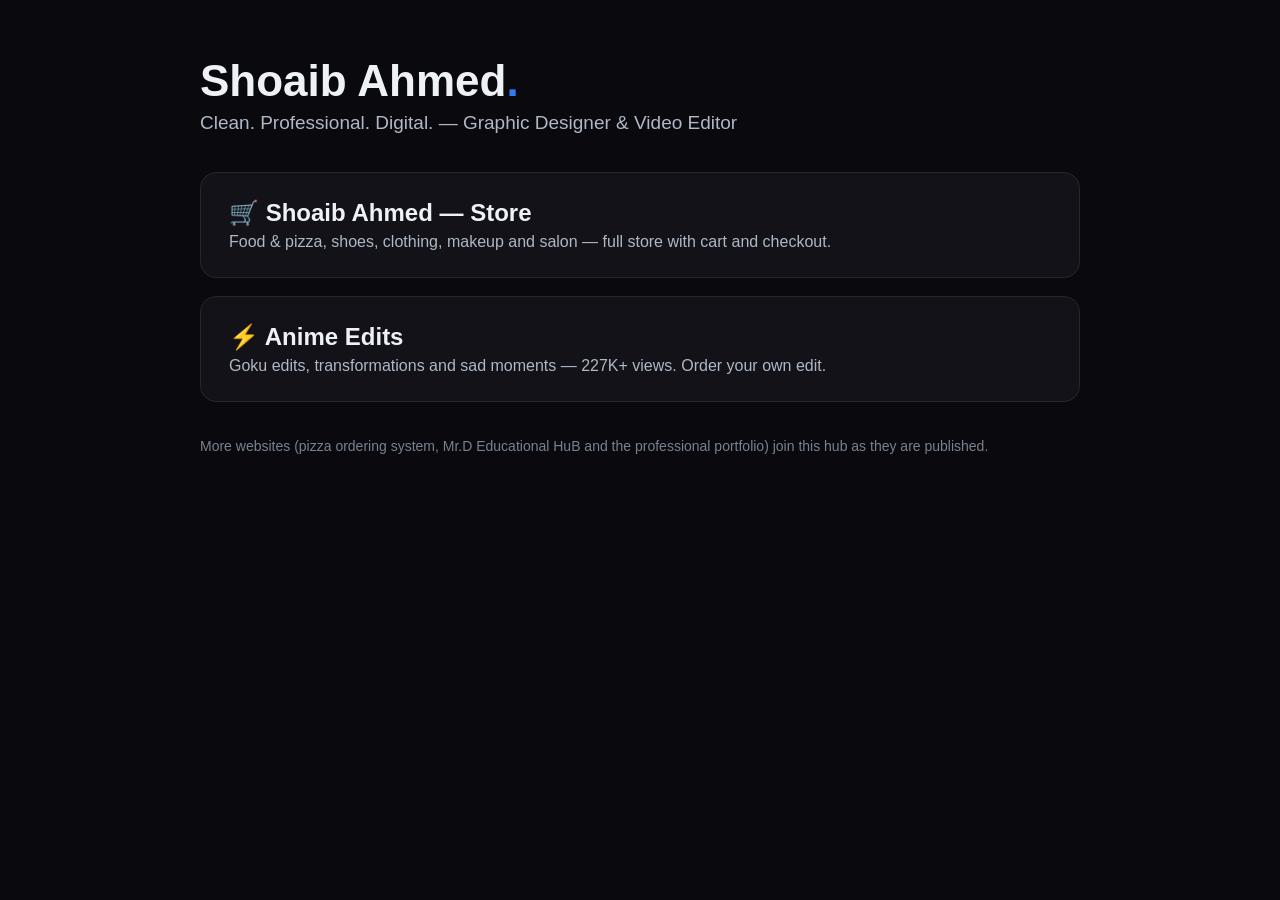
==== index.html @ 44392b47 "Websites hub: store + anime sites with Open Graph social previews" ====
<!DOCTYPE html>
<html lang="en"><head><meta charset="utf-8">
<meta name="viewport" content="width=device-width, initial-scale=1">
<title>Shoaib Ahmed — Websites & Designs</title>
<meta property="og:type" content="website">
<meta property="og:title" content="Shoaib Ahmed — Websites & Designs">
<meta property="og:description" content="Professional websites, logos, thumbnails & video edits by Shoaib Ahmed.">
<meta property="og:image" content="https://pyblitz.github.io/shoaib-websites/assets/og-hub.png">
<meta property="og:url" content="https://pyblitz.github.io/shoaib-websites/">
<meta name="twitter:card" content="summary_large_image">
<meta name="twitter:image" content="https://pyblitz.github.io/shoaib-websites/assets/og-hub.png">
<style>
body{margin:0;font-family:Arial,Helvetica,sans-serif;background:#0a0a0e;color:#eef1f5}
.wrap{max-width:880px;margin:0 auto;padding:56px 22px}
h1{font-size:44px;margin:0 0 6px} h1 span{color:#2f7cf6}
.tag{color:#aeb8c6;font-size:19px;margin-bottom:38px}
.card{display:block;background:#121218;border:1px solid #26262e;border-radius:16px;padding:26px 28px;margin-bottom:18px;text-decoration:none;color:#eef1f5}
.card:hover{border-color:#2f7cf6}
.card h2{margin:0 0 6px;font-size:24px} .card p{margin:0;color:#aeb8c6}
.foot{color:#78828f;margin-top:36px;font-size:14px}
</style></head><body><div class="wrap">
<h1>Shoaib Ahmed<span>.</span></h1>
<div class="tag">Clean. Professional. Digital. — Graphic Designer &amp; Video Editor</div>
<a class="card" href="store/"><h2>🛒 Shoaib Ahmed — Store</h2><p>Food &amp; pizza, shoes, clothing, makeup and salon — full store with cart and checkout.</p></a>
<a class="card" href="anime/"><h2>⚡ Anime Edits</h2><p>Goku edits, transformations and sad moments — 227K+ views. Order your own edit.</p></a>
<div class="foot">More websites (pizza ordering system, Mr.D Educational HuB and the professional portfolio) join this hub as they are published.</div>
</div></body></html>
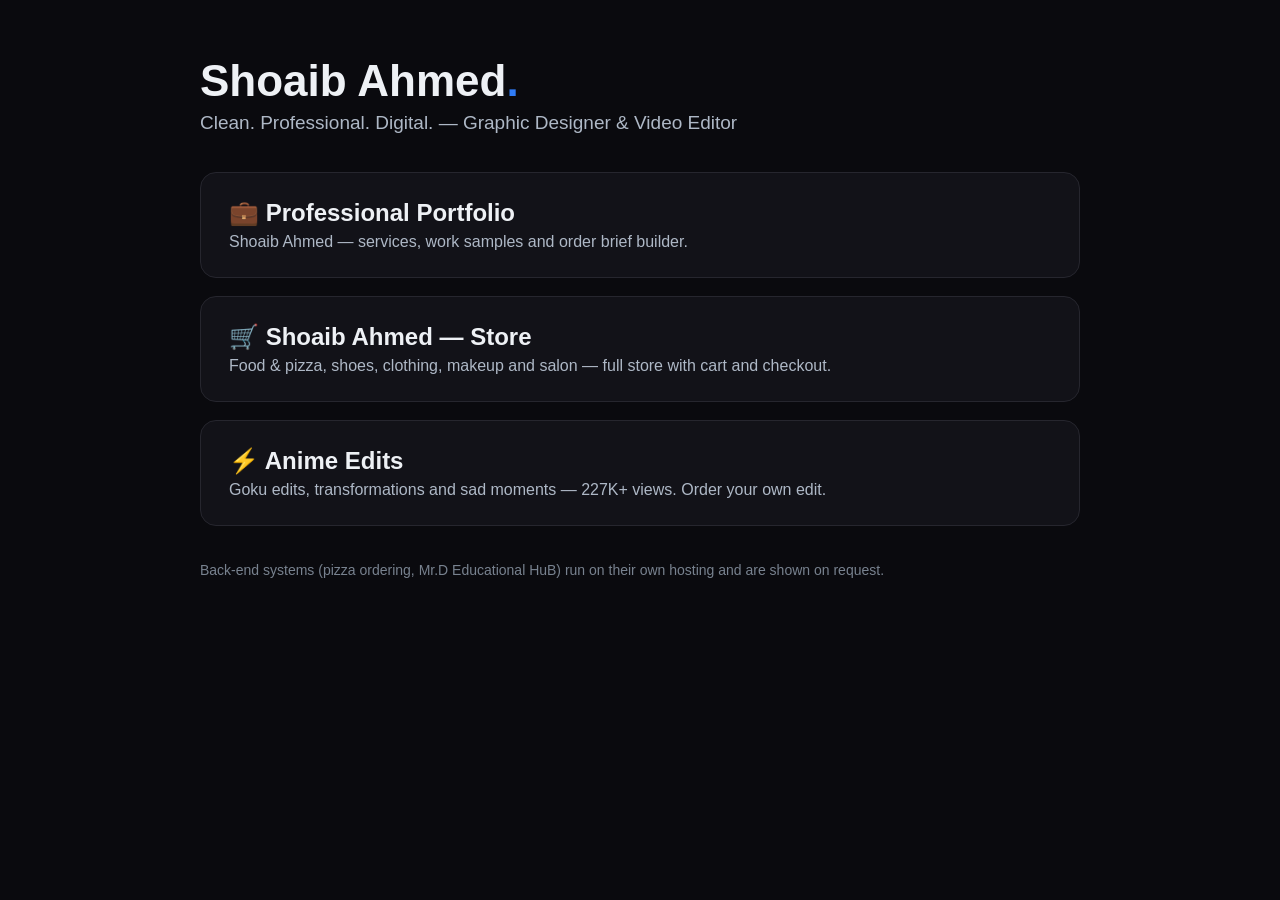
==== commit e92af2ad: "Add professional portfolio with OG preview; hub updated" ====
--- a/index.html
+++ b/index.html
@@ -21,7 +21,8 @@
 </style></head><body><div class="wrap">
 <h1>Shoaib Ahmed<span>.</span></h1>
 <div class="tag">Clean. Professional. Digital. — Graphic Designer &amp; Video Editor</div>
+<a class="card" href="portfolio/"><h2>💼 Professional Portfolio</h2><p>Shoaib Ahmed — services, work samples and order brief builder.</p></a>
 <a class="card" href="store/"><h2>🛒 Shoaib Ahmed — Store</h2><p>Food &amp; pizza, shoes, clothing, makeup and salon — full store with cart and checkout.</p></a>
 <a class="card" href="anime/"><h2>⚡ Anime Edits</h2><p>Goku edits, transformations and sad moments — 227K+ views. Order your own edit.</p></a>
-<div class="foot">More websites (pizza ordering system, Mr.D Educational HuB and the professional portfolio) join this hub as they are published.</div>
+<div class="foot">Back-end systems (pizza ordering, Mr.D Educational HuB) run on their own hosting and are shown on request.</div>
 </div></body></html>
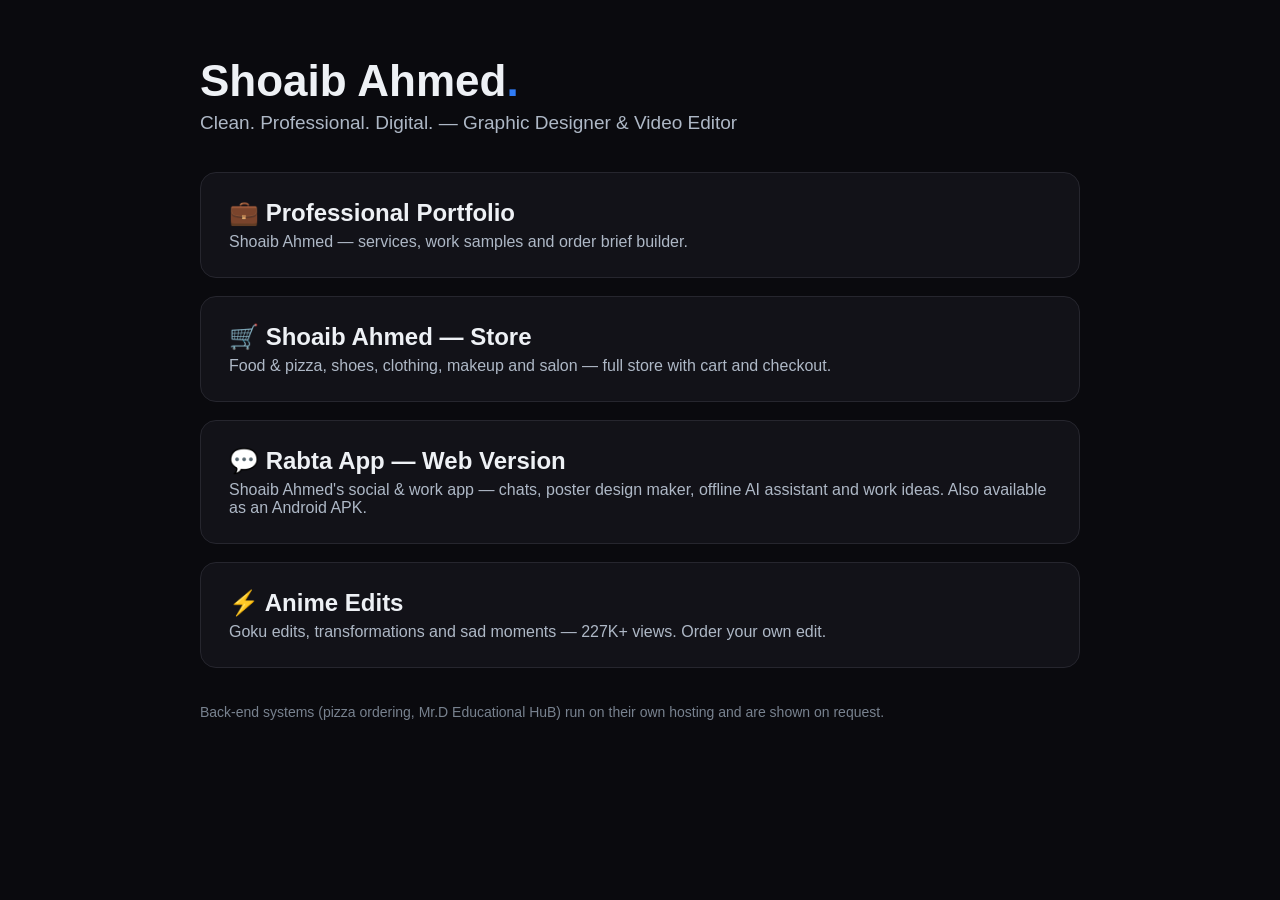
==== commit 5881200b: "Add Rabta app web version with OG preview; hub card added" ====
--- a/index.html
+++ b/index.html
@@ -23,6 +23,7 @@
 <div class="tag">Clean. Professional. Digital. — Graphic Designer &amp; Video Editor</div>
 <a class="card" href="portfolio/"><h2>💼 Professional Portfolio</h2><p>Shoaib Ahmed — services, work samples and order brief builder.</p></a>
 <a class="card" href="store/"><h2>🛒 Shoaib Ahmed — Store</h2><p>Food &amp; pizza, shoes, clothing, makeup and salon — full store with cart and checkout.</p></a>
+<a class="card" href="rabta/"><h2>💬 Rabta App — Web Version</h2><p>Shoaib Ahmed's social &amp; work app — chats, poster design maker, offline AI assistant and work ideas. Also available as an Android APK.</p></a>
 <a class="card" href="anime/"><h2>⚡ Anime Edits</h2><p>Goku edits, transformations and sad moments — 227K+ views. Order your own edit.</p></a>
 <div class="foot">Back-end systems (pizza ordering, Mr.D Educational HuB) run on their own hosting and are shown on request.</div>
 </div></body></html>
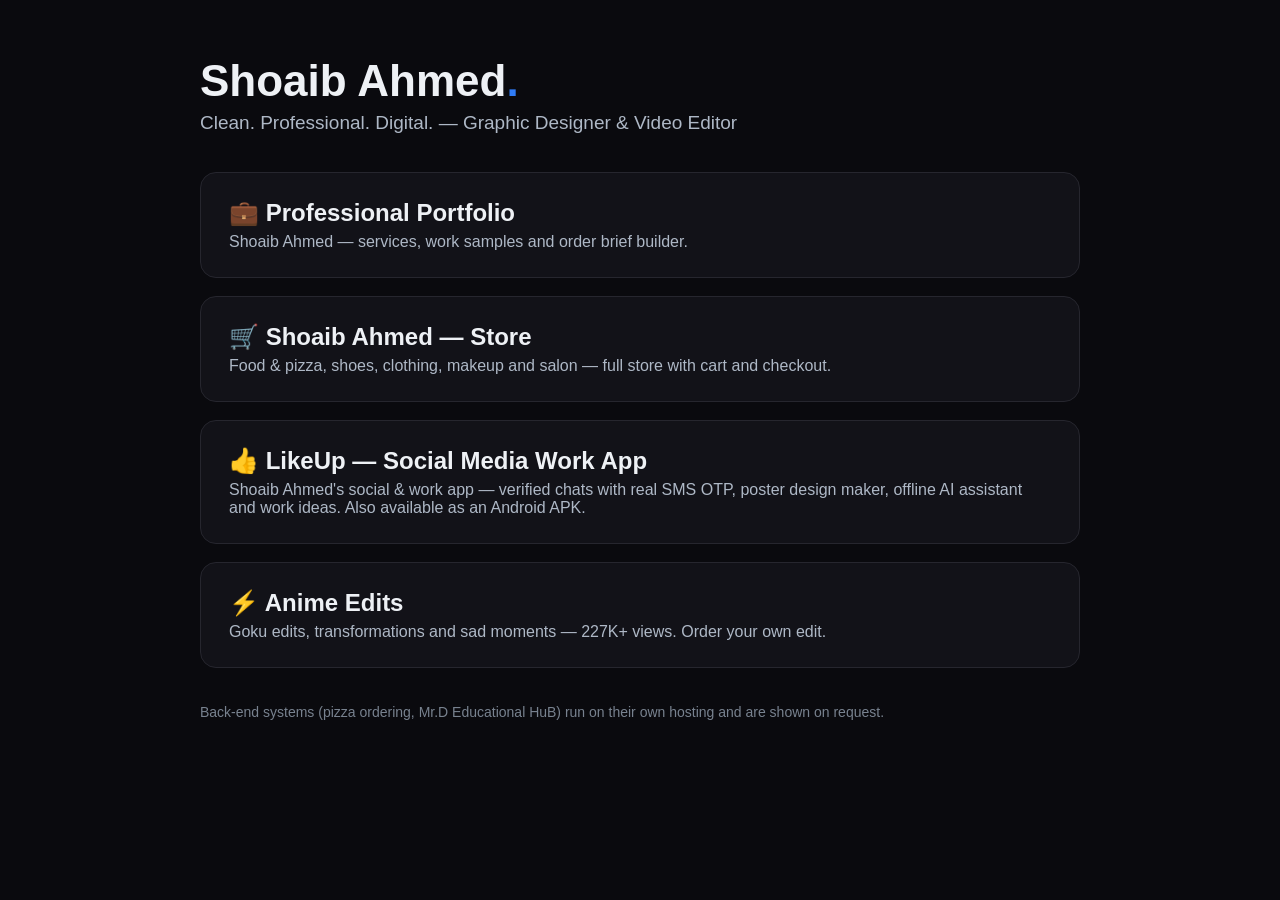
==== commit 2409660b: "Fix: OG tags on LikeUp page + hub card points to LikeUp" ====
--- a/index.html
+++ b/index.html
@@ -23,7 +23,7 @@
 <div class="tag">Clean. Professional. Digital. — Graphic Designer &amp; Video Editor</div>
 <a class="card" href="portfolio/"><h2>💼 Professional Portfolio</h2><p>Shoaib Ahmed — services, work samples and order brief builder.</p></a>
 <a class="card" href="store/"><h2>🛒 Shoaib Ahmed — Store</h2><p>Food &amp; pizza, shoes, clothing, makeup and salon — full store with cart and checkout.</p></a>
-<a class="card" href="rabta/"><h2>💬 Rabta App — Web Version</h2><p>Shoaib Ahmed's social &amp; work app — chats, poster design maker, offline AI assistant and work ideas. Also available as an Android APK.</p></a>
+<a class="card" href="likeup/"><h2>👍 LikeUp — Social Media Work App</h2><p>Shoaib Ahmed's social &amp; work app — verified chats with real SMS OTP, poster design maker, offline AI assistant and work ideas. Also available as an Android APK.</p></a>
 <a class="card" href="anime/"><h2>⚡ Anime Edits</h2><p>Goku edits, transformations and sad moments — 227K+ views. Order your own edit.</p></a>
 <div class="foot">Back-end systems (pizza ordering, Mr.D Educational HuB) run on their own hosting and are shown on request.</div>
 </div></body></html>
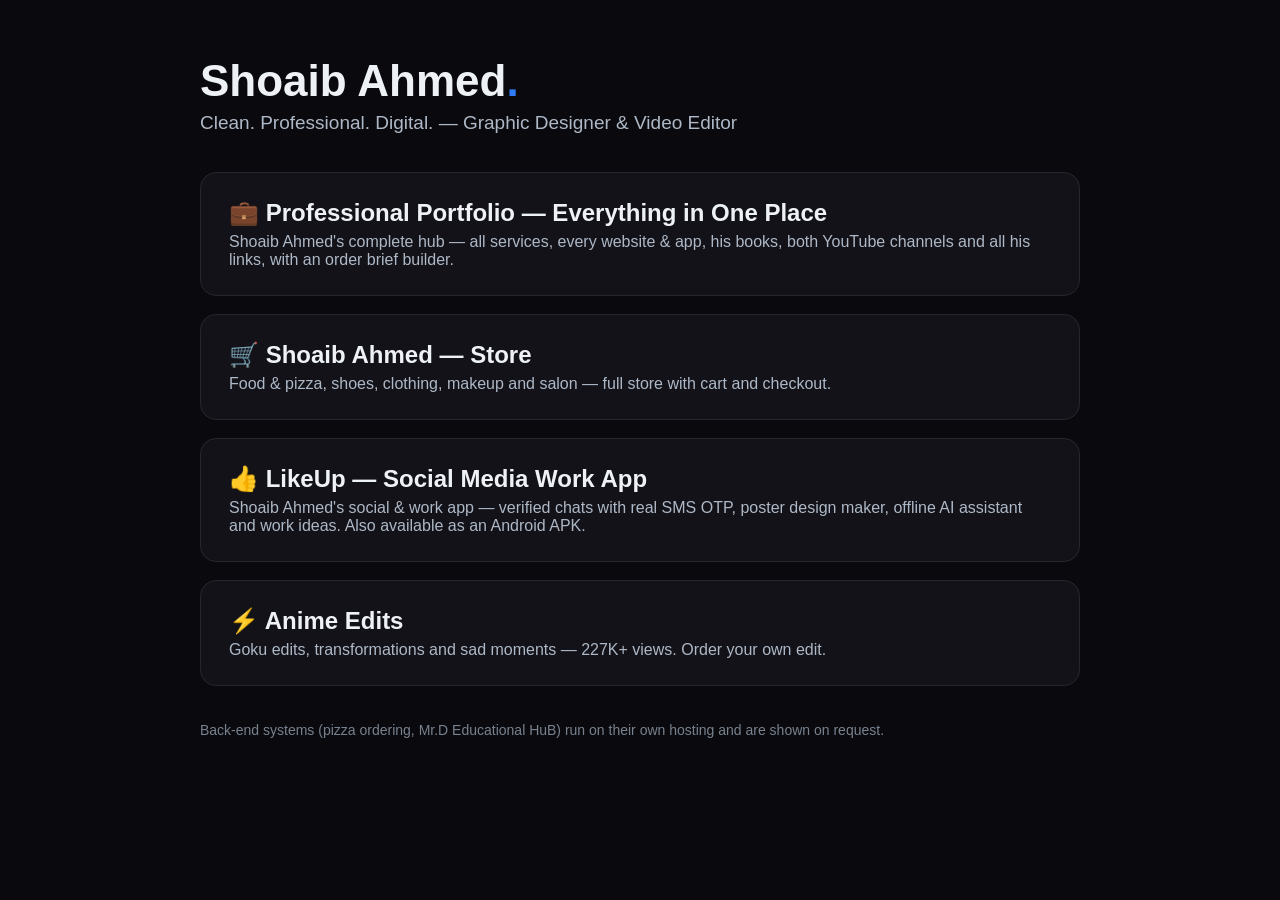
==== commit 29e1dc32: "Portfolio: complete all-data hub version" ====
--- a/index.html
+++ b/index.html
@@ -21,7 +21,7 @@
 </style></head><body><div class="wrap">
 <h1>Shoaib Ahmed<span>.</span></h1>
 <div class="tag">Clean. Professional. Digital. — Graphic Designer &amp; Video Editor</div>
-<a class="card" href="portfolio/"><h2>💼 Professional Portfolio</h2><p>Shoaib Ahmed — services, work samples and order brief builder.</p></a>
+<a class="card" href="portfolio/"><h2>💼 Professional Portfolio — Everything in One Place</h2><p>Shoaib Ahmed's complete hub — all services, every website &amp; app, his books, both YouTube channels and all his links, with an order brief builder.</p></a>
 <a class="card" href="store/"><h2>🛒 Shoaib Ahmed — Store</h2><p>Food &amp; pizza, shoes, clothing, makeup and salon — full store with cart and checkout.</p></a>
 <a class="card" href="likeup/"><h2>👍 LikeUp — Social Media Work App</h2><p>Shoaib Ahmed's social &amp; work app — verified chats with real SMS OTP, poster design maker, offline AI assistant and work ideas. Also available as an Android APK.</p></a>
 <a class="card" href="anime/"><h2>⚡ Anime Edits</h2><p>Goku edits, transformations and sad moments — 227K+ views. Order your own edit.</p></a>
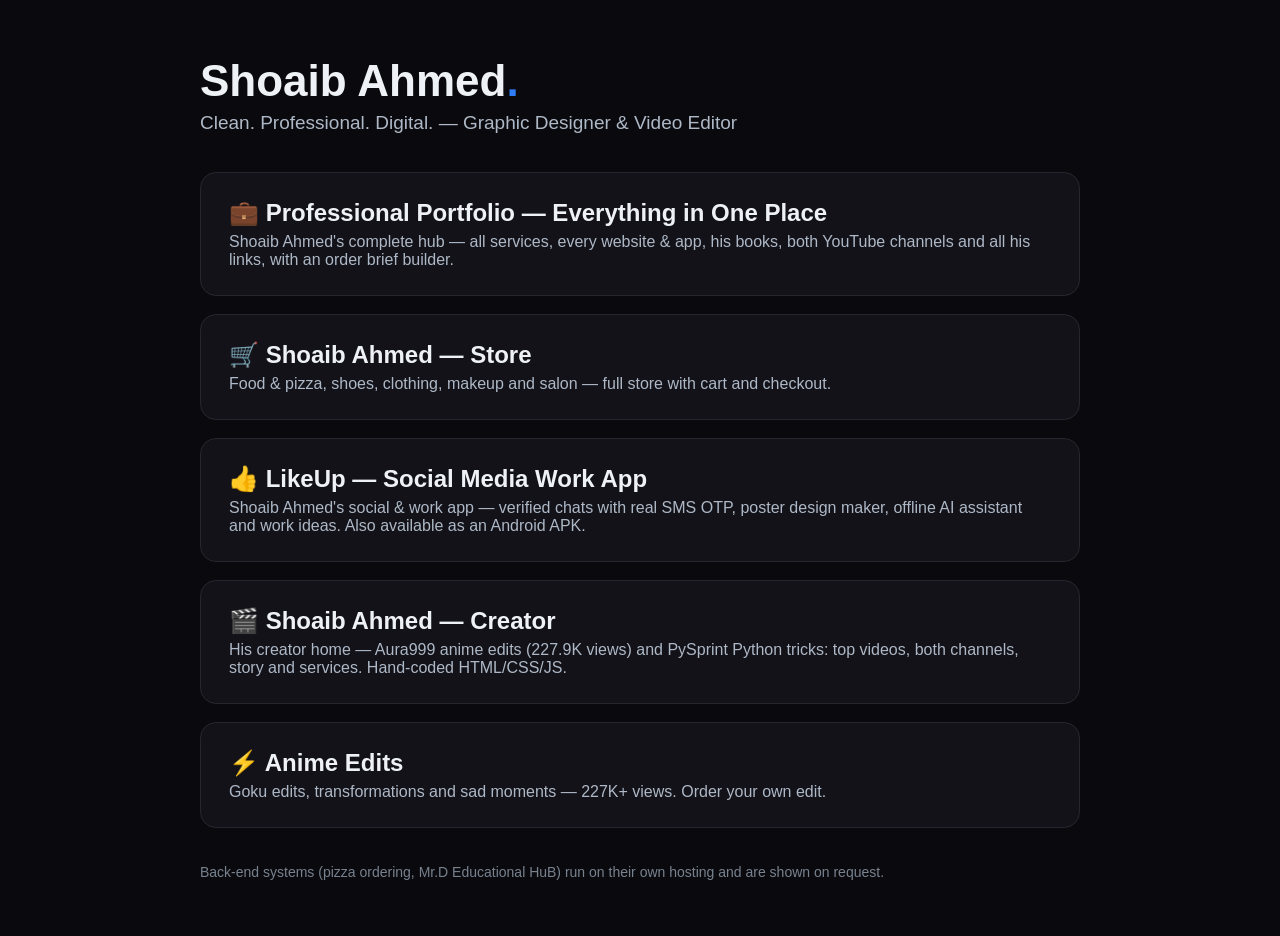
==== commit 01ad44de: "Add Creator website — hand-coded HTML/CSS/JS (Aura999 + PySprint)" ====
--- a/index.html
+++ b/index.html
@@ -24,6 +24,7 @@
 <a class="card" href="portfolio/"><h2>💼 Professional Portfolio — Everything in One Place</h2><p>Shoaib Ahmed's complete hub — all services, every website &amp; app, his books, both YouTube channels and all his links, with an order brief builder.</p></a>
 <a class="card" href="store/"><h2>🛒 Shoaib Ahmed — Store</h2><p>Food &amp; pizza, shoes, clothing, makeup and salon — full store with cart and checkout.</p></a>
 <a class="card" href="likeup/"><h2>👍 LikeUp — Social Media Work App</h2><p>Shoaib Ahmed's social &amp; work app — verified chats with real SMS OTP, poster design maker, offline AI assistant and work ideas. Also available as an Android APK.</p></a>
+<a class="card" href="creator/"><h2>🎬 Shoaib Ahmed — Creator</h2><p>His creator home — Aura999 anime edits (227.9K views) and PySprint Python tricks: top videos, both channels, story and services. Hand-coded HTML/CSS/JS.</p></a>
 <a class="card" href="anime/"><h2>⚡ Anime Edits</h2><p>Goku edits, transformations and sad moments — 227K+ views. Order your own edit.</p></a>
 <div class="foot">Back-end systems (pizza ordering, Mr.D Educational HuB) run on their own hosting and are shown on request.</div>
 </div></body></html>
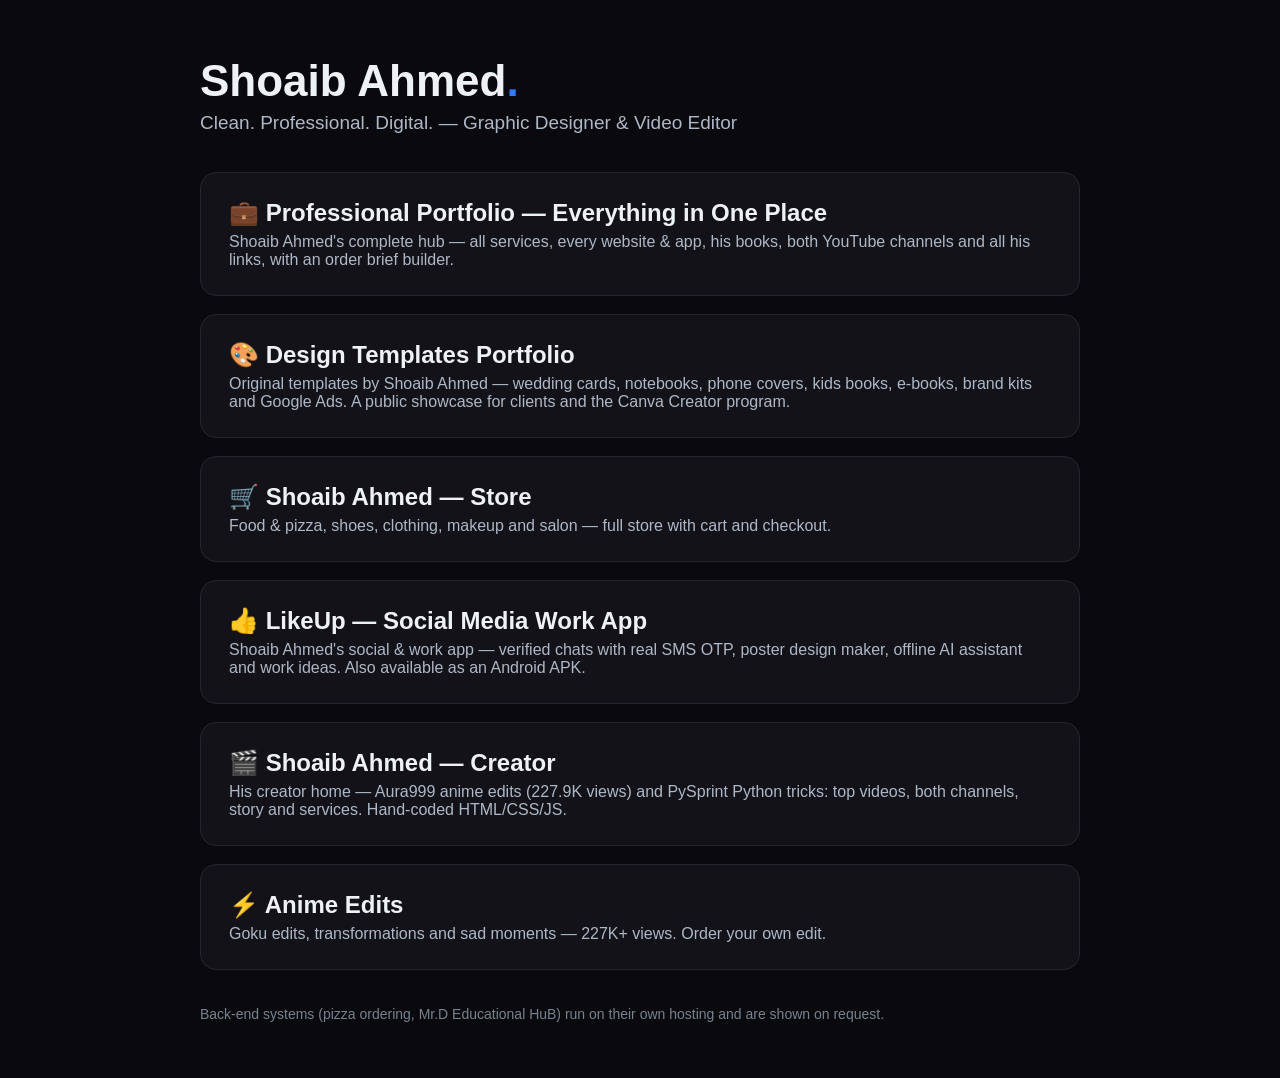
==== commit bd0ab608: "Add Design Templates portfolio (templates/) + hub link — 10 original Batch 1 designs for Canva Creat" ====
--- a/index.html
+++ b/index.html
@@ -22,6 +22,7 @@
 <h1>Shoaib Ahmed<span>.</span></h1>
 <div class="tag">Clean. Professional. Digital. — Graphic Designer &amp; Video Editor</div>
 <a class="card" href="portfolio/"><h2>💼 Professional Portfolio — Everything in One Place</h2><p>Shoaib Ahmed's complete hub — all services, every website &amp; app, his books, both YouTube channels and all his links, with an order brief builder.</p></a>
+<a class="card" href="templates/"><h2>🎨 Design Templates Portfolio</h2><p>Original templates by Shoaib Ahmed — wedding cards, notebooks, phone covers, kids books, e-books, brand kits and Google Ads. A public showcase for clients and the Canva Creator program.</p></a>
 <a class="card" href="store/"><h2>🛒 Shoaib Ahmed — Store</h2><p>Food &amp; pizza, shoes, clothing, makeup and salon — full store with cart and checkout.</p></a>
 <a class="card" href="likeup/"><h2>👍 LikeUp — Social Media Work App</h2><p>Shoaib Ahmed's social &amp; work app — verified chats with real SMS OTP, poster design maker, offline AI assistant and work ideas. Also available as an Android APK.</p></a>
 <a class="card" href="creator/"><h2>🎬 Shoaib Ahmed — Creator</h2><p>His creator home — Aura999 anime edits (227.9K views) and PySprint Python tricks: top videos, both channels, story and services. Hand-coded HTML/CSS/JS.</p></a>
